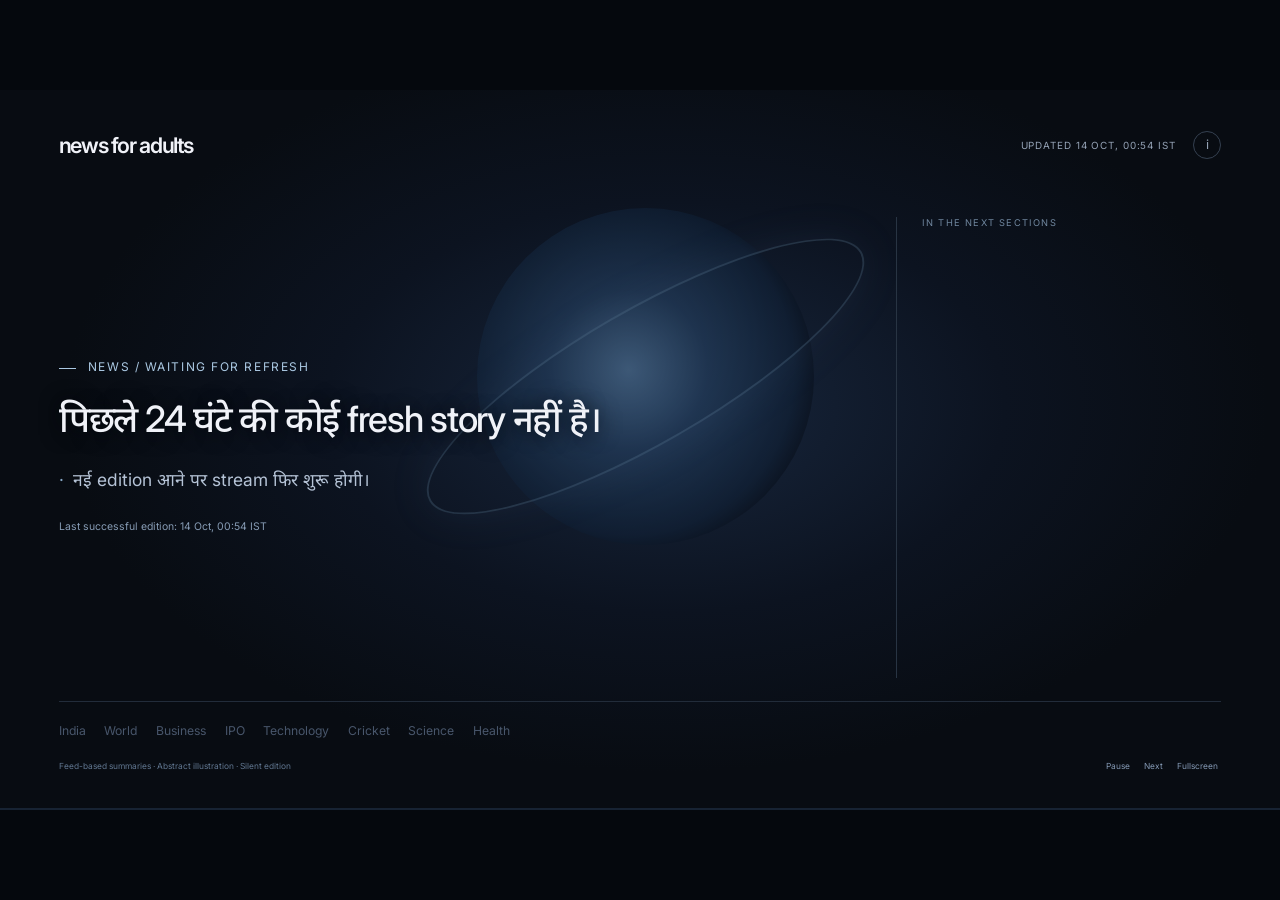
==== index.html @ 4c63d66f "Build News for Adults stream, feed pipeline and first Hinglish edition" ====
<!doctype html><html lang="hi"><head><meta charset="utf-8"><meta name="viewport" content="width=device-width,initial-scale=1"><meta name="description" content="News for Adults: a silent Hinglish news stream with credited sources, 24-hour freshness and transparent update metadata."><meta name="theme-color" content="#080c12"><title>News for Adults</title><link rel="stylesheet" href="style.css"><script defer src="app.js"></script></head><body>
<main class="stage" id="stage"><header><a class="brand" href="./">news for adults</a><div class="status"><span id="edition">Loading edition</span><button id="info" aria-label="Open refresh information">i</button></div></header>
<div class="scene"><div class="orb" aria-hidden="true"><div class="ring"></div></div><article id="lead"><div class="eyebrow" id="category">NEWS / HINGLISH</div><h1 id="headline">थोड़ी खबर, ज्यादा समझ।</h1><ul id="bullets"><li>आज की edition load हो रही है।</li></ul><div class="credit" id="credit"></div></article><aside><div class="aside-label">IN THE NEXT SECTIONS</div><div id="upcoming"></div></aside></div>
<footer><nav id="topics" aria-label="News topics"></nav><span id="next-label"></span></footer><div class="bottom"><span>Feed-based summaries · Abstract illustration · Silent edition</span><div class="controls"><button id="pause" aria-label="Pause stream">Pause</button><button id="next" aria-label="Next story">Next</button><button id="fullscreen" aria-label="Enter fullscreen">Fullscreen</button></div></div><div class="progress"><div id="bar"></div></div>
</main><dialog id="metadata"><div class="meta-head"><h2>Edition information</h2><button id="close-info" aria-label="Close information">Close</button></div><div id="meta-body"></div></dialog><noscript>This stream needs JavaScript to load news and rotate slides.</noscript></body></html>
---- style.css ----
@import url('https://fonts.googleapis.com/css2?family=Inter:wght@400;500;600&family=Noto+Sans+Devanagari:wght@400;500;600&display=swap');
:root{color-scheme:dark;font-family:Inter,'Noto Sans Devanagari',sans-serif;color:#f0f2f8;background:#05080d}*{box-sizing:border-box}body{margin:0;min-height:100vh;display:grid;place-items:center}a{color:inherit;text-decoration:none}button{font:inherit;color:inherit;cursor:pointer;background:none;border:1px solid #354151;border-radius:4px;padding:.4em .75em}button:hover,button:focus-visible{background:#233047;outline:1px solid #a6c4e4}.stage{position:relative;width:min(100vw,177.7778vh);aspect-ratio:16/9;overflow:hidden;background:radial-gradient(ellipse at 52% 44%,#18273e 0%,#0c1320 36%,#080c12 64%);padding:3.2% 4.6% 2.8%;display:flex;flex-direction:column;container-type:inline-size}header{display:flex;justify-content:space-between;align-items:center}.brand{font-size:1.85cqw;font-weight:600;letter-spacing:-.065em}.status{display:flex;gap:1.5cqw;align-items:center;color:#95a3b6;font-size:.85cqw;letter-spacing:.09em;text-transform:uppercase}#info{font-size:1.1cqw;border-radius:50%;width:2.4cqw;height:2.4cqw;padding:0}.scene{position:relative;flex:1;display:grid;grid-template-columns:72% 28%;padding-top:5%;padding-bottom:2%;min-height:0}.orb{position:absolute;pointer-events:none;width:29cqw;height:29cqw;left:36%;top:9%;border-radius:50%;background:radial-gradient(circle at 45% 48%,#527598 0%,#243e5d 31%,#102035 65%,#09101c 74%);opacity:.65}.ring{position:absolute;inset:30% -24%;border:2px solid #7aa0bd55;border-radius:50%;transform:rotate(-30deg);box-shadow:0 0 40px #6885b622}article{position:relative;padding-right:12%;align-self:center;z-index:1;min-width:0}.eyebrow{color:#aac8e2;letter-spacing:.13em;font-size:1.03cqw;margin-bottom:1.65cqw;text-transform:uppercase}.eyebrow:before{content:' ';width:1.5cqw;display:inline-block;border-top:1px solid currentColor;margin-right:1cqw;vertical-align:middle}h1{font-size:3.12cqw;line-height:1.38;letter-spacing:-.035em;font-weight:500;margin:0 0 1.9cqw;text-wrap:balance;text-shadow:0 2px 20px #05080d}ul{padding:0;list-style:none;margin:0 0 2cqw;color:#b5c3d6;font-size:1.5cqw;line-height:1.65;max-width:48cqw}li{padding-left:1.2cqw;position:relative;margin:.2cqw 0}li:before{content:'·';position:absolute;left:0;color:#86a7c5}.credit{font-size:.9cqw;color:#879cb5;line-height:1.7}.credit a:hover{text-decoration:underline}aside{position:relative;border-left:1px solid #283443;padding-left:2.15cqw;z-index:1;min-height:0}.aside-label{color:#70879f;font-size:.8cqw;letter-spacing:.13em;margin-bottom:1.5cqw}.preview{padding:0 0 2cqw;margin-bottom:1.6cqw;border-bottom:1px solid #222d3b}.preview:last-child{border:0}.preview .lane{font-size:.9cqw;color:#bdb08c;letter-spacing:.06em;margin-bottom:1cqw}.preview h2{font-weight:500;line-height:1.5;font-size:1.6cqw;margin:0 0 .8cqw}.preview p{font-size:1.02cqw;line-height:1.65;color:#94a5ba;margin:0}.preview small{font-size:.78cqw;color:#6d8096;display:block;margin-top:1cqw}footer{display:flex;justify-content:space-between;align-items:center;border-top:1px solid #222c3a;padding-top:1.5cqw;gap:1cqw}nav{display:flex;gap:1.6cqw}nav button{font-size:1.05cqw;padding:.3cqw 0 .85cqw;border:0;border-radius:0;color:#7e91aa}nav button.active{color:#f0f4fa;border-bottom:1px solid #a6caea;font-weight:600}nav button.empty{color:#48566b}#next-label{color:#899bb2;font-size:.85cqw}.bottom{margin-top:.8cqw;display:flex;justify-content:space-between;align-items:center;color:#617791;font-size:.72cqw}.controls{display:flex;gap:.6cqw}.controls button{font-size:.72cqw;border:0;color:#8499b4;padding:.3cqw}.progress{position:absolute;bottom:0;left:0;right:0;height:2px;background:#172333}#bar{height:100%;background:#84a8c9;width:0}dialog{border:1px solid #324055;color:#e8edf5;background:#0e1520;border-radius:10px;padding:28px;width:min(90vw,850px);max-height:85vh;overflow:auto}dialog::backdrop{background:#030609dd}.meta-head{display:flex;justify-content:space-between;align-items:center;position:sticky;top:-28px;background:#0e1520;padding:10px 0}.meta-head h2{font-size:22px;font-weight:500}#meta-body{font-size:14px;line-height:1.65}#meta-body h3{font-size:16px;font-weight:500;margin-top:24px}table{width:100%;border-collapse:collapse}td,th{text-align:left;padding:8px;border-bottom:1px solid #273448}th{color:#91a9c2;font-weight:500}.notice{color:#9fb0c5}.failed{color:#e69d8e}details{padding:6px 0}summary{cursor:pointer}.empty-state h1{font-size:2.7cqw}@media(prefers-reduced-motion:reduce){#bar{transition:none}}@media(max-width:600px){dialog{padding:18px;font-size:14px}.meta-head{top:-18px}.status{font-size:.8cqw}}
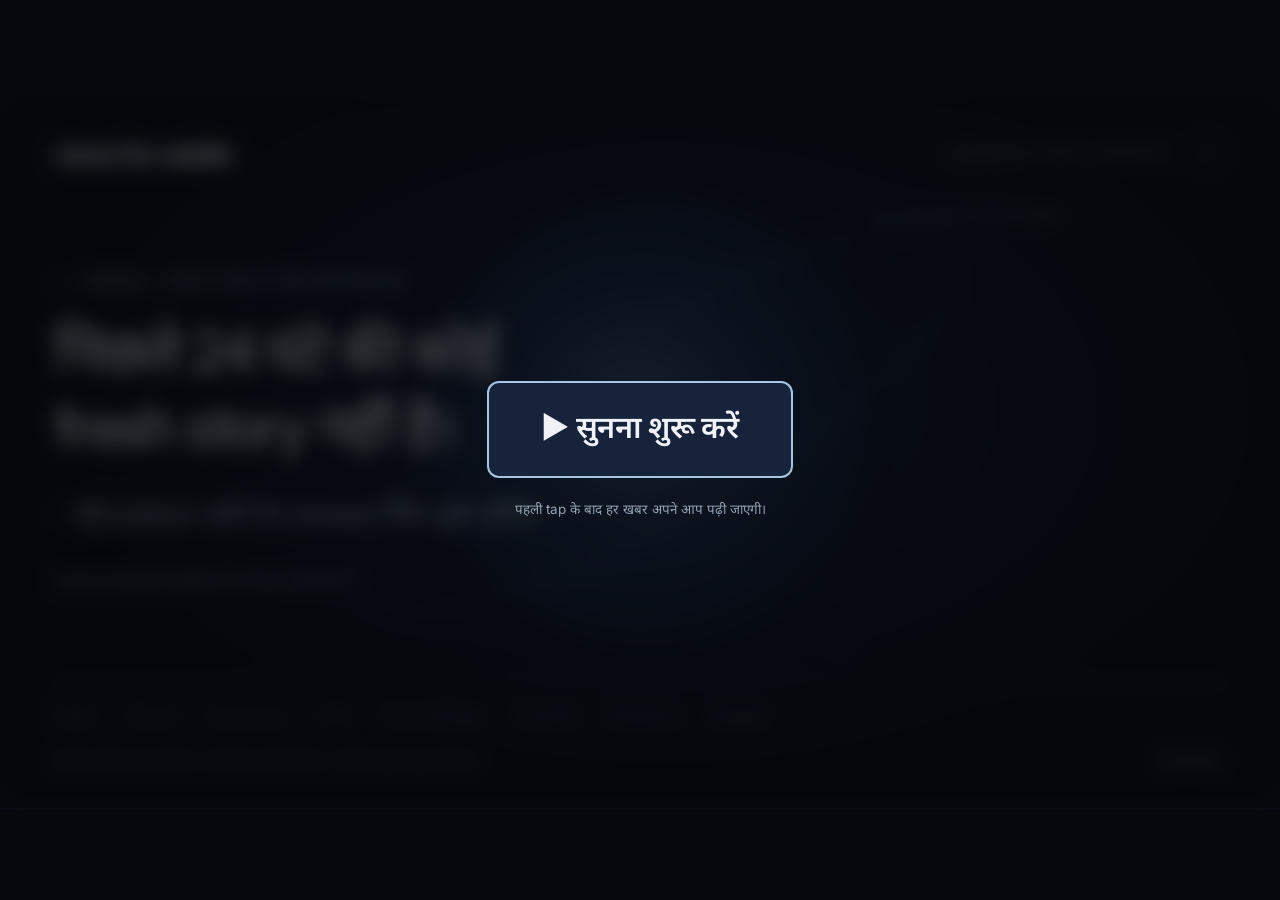
==== commit 1c452a8a: "Add natural voice narration and 8 PM Hinglish edition" ====
--- a/index.html
+++ b/index.html
@@ -1,5 +1,5 @@
-<!doctype html><html lang="hi"><head><meta charset="utf-8"><meta name="viewport" content="width=device-width,initial-scale=1"><meta name="description" content="News for Adults: a silent Hinglish news stream with credited sources, 24-hour freshness and transparent update metadata."><meta name="theme-color" content="#080c12"><title>News for Adults</title><link rel="stylesheet" href="style.css"><script defer src="app.js"></script></head><body>
+<!doctype html><html lang="hi"><head><meta charset="utf-8"><meta name="viewport" content="width=device-width,initial-scale=1"><meta name="description" content="News for Adults: a narrated Hinglish news stream with credited sources, 24-hour freshness and transparent update metadata."><meta name="theme-color" content="#080c12"><title>News for Adults</title><link rel="stylesheet" href="style.css"><script defer src="app.js"></script></head><body>
 <main class="stage" id="stage"><header><a class="brand" href="./">news for adults</a><div class="status"><span id="edition">Loading edition</span><button id="info" aria-label="Open refresh information">i</button></div></header>
 <div class="scene"><div class="orb" aria-hidden="true"><div class="ring"></div></div><article id="lead"><div class="eyebrow" id="category">NEWS / HINGLISH</div><h1 id="headline">थोड़ी खबर, ज्यादा समझ।</h1><ul id="bullets"><li>आज की edition load हो रही है।</li></ul><div class="credit" id="credit"></div></article><aside><div class="aside-label">IN THE NEXT SECTIONS</div><div id="upcoming"></div></aside></div>
-<footer><nav id="topics" aria-label="News topics"></nav><span id="next-label"></span></footer><div class="bottom"><span>Feed-based summaries · Abstract illustration · Silent edition</span><div class="controls"><button id="pause" aria-label="Pause stream">Pause</button><button id="next" aria-label="Next story">Next</button><button id="fullscreen" aria-label="Enter fullscreen">Fullscreen</button></div></div><div class="progress"><div id="bar"></div></div>
+<footer><nav id="topics" aria-label="News topics"></nav><span id="next-label"></span></footer><div class="bottom"><span>Feed-based summaries · Abstract illustration · Natural voice narration</span><div class="controls"><button id="fullscreen" aria-label="Enter fullscreen">Fullscreen</button></div></div><div id="noaudio" hidden>No audio for now</div><div class="progress"><div id="bar"></div></div>
 </main><dialog id="metadata"><div class="meta-head"><h2>Edition information</h2><button id="close-info" aria-label="Close information">Close</button></div><div id="meta-body"></div></dialog><noscript>This stream needs JavaScript to load news and rotate slides.</noscript></body></html>
--- a/style.css
+++ b/style.css
@@ -1,2 +1,4 @@
 @import url('https://fonts.googleapis.com/css2?family=Inter:wght@400;500;600&family=Noto+Sans+Devanagari:wght@400;500;600&display=swap');
-:root{color-scheme:dark;font-family:Inter,'Noto Sans Devanagari',sans-serif;color:#f0f2f8;background:#05080d}*{box-sizing:border-box}body{margin:0;min-height:100vh;display:grid;place-items:center}a{color:inherit;text-decoration:none}button{font:inherit;color:inherit;cursor:pointer;background:none;border:1px solid #354151;border-radius:4px;padding:.4em .75em}button:hover,button:focus-visible{background:#233047;outline:1px solid #a6c4e4}.stage{position:relative;width:min(100vw,177.7778vh);aspect-ratio:16/9;overflow:hidden;background:radial-gradient(ellipse at 52% 44%,#18273e 0%,#0c1320 36%,#080c12 64%);padding:3.2% 4.6% 2.8%;display:flex;flex-direction:column;container-type:inline-size}header{display:flex;justify-content:space-between;align-items:center}.brand{font-size:1.85cqw;font-weight:600;letter-spacing:-.065em}.status{display:flex;gap:1.5cqw;align-items:center;color:#95a3b6;font-size:.85cqw;letter-spacing:.09em;text-transform:uppercase}#info{font-size:1.1cqw;border-radius:50%;width:2.4cqw;height:2.4cqw;padding:0}.scene{position:relative;flex:1;display:grid;grid-template-columns:72% 28%;padding-top:5%;padding-bottom:2%;min-height:0}.orb{position:absolute;pointer-events:none;width:29cqw;height:29cqw;left:36%;top:9%;border-radius:50%;background:radial-gradient(circle at 45% 48%,#527598 0%,#243e5d 31%,#102035 65%,#09101c 74%);opacity:.65}.ring{position:absolute;inset:30% -24%;border:2px solid #7aa0bd55;border-radius:50%;transform:rotate(-30deg);box-shadow:0 0 40px #6885b622}article{position:relative;padding-right:12%;align-self:center;z-index:1;min-width:0}.eyebrow{color:#aac8e2;letter-spacing:.13em;font-size:1.03cqw;margin-bottom:1.65cqw;text-transform:uppercase}.eyebrow:before{content:' ';width:1.5cqw;display:inline-block;border-top:1px solid currentColor;margin-right:1cqw;vertical-align:middle}h1{font-size:3.12cqw;line-height:1.38;letter-spacing:-.035em;font-weight:500;margin:0 0 1.9cqw;text-wrap:balance;text-shadow:0 2px 20px #05080d}ul{padding:0;list-style:none;margin:0 0 2cqw;color:#b5c3d6;font-size:1.5cqw;line-height:1.65;max-width:48cqw}li{padding-left:1.2cqw;position:relative;margin:.2cqw 0}li:before{content:'·';position:absolute;left:0;color:#86a7c5}.credit{font-size:.9cqw;color:#879cb5;line-height:1.7}.credit a:hover{text-decoration:underline}aside{position:relative;border-left:1px solid #283443;padding-left:2.15cqw;z-index:1;min-height:0}.aside-label{color:#70879f;font-size:.8cqw;letter-spacing:.13em;margin-bottom:1.5cqw}.preview{padding:0 0 2cqw;margin-bottom:1.6cqw;border-bottom:1px solid #222d3b}.preview:last-child{border:0}.preview .lane{font-size:.9cqw;color:#bdb08c;letter-spacing:.06em;margin-bottom:1cqw}.preview h2{font-weight:500;line-height:1.5;font-size:1.6cqw;margin:0 0 .8cqw}.preview p{font-size:1.02cqw;line-height:1.65;color:#94a5ba;margin:0}.preview small{font-size:.78cqw;color:#6d8096;display:block;margin-top:1cqw}footer{display:flex;justify-content:space-between;align-items:center;border-top:1px solid #222c3a;padding-top:1.5cqw;gap:1cqw}nav{display:flex;gap:1.6cqw}nav button{font-size:1.05cqw;padding:.3cqw 0 .85cqw;border:0;border-radius:0;color:#7e91aa}nav button.active{color:#f0f4fa;border-bottom:1px solid #a6caea;font-weight:600}nav button.empty{color:#48566b}#next-label{color:#899bb2;font-size:.85cqw}.bottom{margin-top:.8cqw;display:flex;justify-content:space-between;align-items:center;color:#617791;font-size:.72cqw}.controls{display:flex;gap:.6cqw}.controls button{font-size:.72cqw;border:0;color:#8499b4;padding:.3cqw}.progress{position:absolute;bottom:0;left:0;right:0;height:2px;background:#172333}#bar{height:100%;background:#84a8c9;width:0}dialog{border:1px solid #324055;color:#e8edf5;background:#0e1520;border-radius:10px;padding:28px;width:min(90vw,850px);max-height:85vh;overflow:auto}dialog::backdrop{background:#030609dd}.meta-head{display:flex;justify-content:space-between;align-items:center;position:sticky;top:-28px;background:#0e1520;padding:10px 0}.meta-head h2{font-size:22px;font-weight:500}#meta-body{font-size:14px;line-height:1.65}#meta-body h3{font-size:16px;font-weight:500;margin-top:24px}table{width:100%;border-collapse:collapse}td,th{text-align:left;padding:8px;border-bottom:1px solid #273448}th{color:#91a9c2;font-weight:500}.notice{color:#9fb0c5}.failed{color:#e69d8e}details{padding:6px 0}summary{cursor:pointer}.empty-state h1{font-size:2.7cqw}@media(prefers-reduced-motion:reduce){#bar{transition:none}}@media(max-width:600px){dialog{padding:18px;font-size:14px}.meta-head{top:-18px}.status{font-size:.8cqw}} 
+:root{--u:.908vw;--u:calc(min(1vw,1.7778vh)*.908);color-scheme:dark;font-family:Inter,'Noto Sans Devanagari',sans-serif;color:#f0f2f8;background:#05080d}*{box-sizing:border-box}body{margin:0;min-height:100vh;display:grid;place-items:center}a{color:inherit;text-decoration:none}button{font:inherit;color:inherit;cursor:pointer;background:none;border:1px solid #354151;border-radius:4px;padding:.4em .75em}button:hover,button:focus-visible{background:#233047;outline:1px solid #a6c4e4}.stage{position:relative;width:min(100vw,177.7778vh);aspect-ratio:16/9;overflow:hidden;background:radial-gradient(ellipse at 52% 44%,#18273e 0%,#0c1320 36%,#080c12 64%);padding:3.2% 4.6% 2.8%;display:flex;flex-direction:column;container-type:inline-size}header{display:flex;justify-content:space-between;align-items:center}.brand{font-size:calc(1.85*var(--u));font-weight:600;letter-spacing:-.065em}.status{display:flex;gap:calc(1.5*var(--u));align-items:center;color:#95a3b6;font-size:calc(.85*var(--u));letter-spacing:.09em;text-transform:uppercase}#info{font-size:calc(1.1*var(--u));border-radius:50%;width:calc(2.4*var(--u));height:calc(2.4*var(--u));padding:0}.scene{position:relative;flex:1;display:grid;grid-template-columns:72% 28%;padding-top:5%;padding-bottom:2%;min-height:0}.orb{position:absolute;pointer-events:none;width:calc(29*var(--u));height:calc(29*var(--u));left:36%;top:9%;border-radius:50%;background:radial-gradient(circle at 45% 48%,#527598 0%,#243e5d 31%,#102035 65%,#09101c 74%);opacity:.65}.ring{position:absolute;inset:30% -24%;border:2px solid #7aa0bd55;border-radius:50%;transform:rotate(-30deg);box-shadow:0 0 40px #6885b622}article{position:relative;padding-right:12%;align-self:center;z-index:1;min-width:0}.eyebrow{color:#aac8e2;letter-spacing:.13em;font-size:calc(1.03*var(--u));margin-bottom:calc(1.65*var(--u));text-transform:uppercase}.eyebrow:before{content:' ';width:calc(1.5*var(--u));display:inline-block;border-top:1px solid currentColor;margin-right:calc(1*var(--u));vertical-align:middle}h1{font-size:calc(3.12*var(--u));line-height:1.38;letter-spacing:-.035em;font-weight:500;margin:0 0 calc(1.9*var(--u));text-wrap:balance;text-shadow:0 2px 20px #05080d}ul{padding:0;list-style:none;margin:0 0 calc(2*var(--u));color:#b5c3d6;font-size:calc(1.5*var(--u));line-height:1.65;max-width:calc(48*var(--u))}li{padding-left:calc(1.2*var(--u));position:relative;margin:calc(.2*var(--u)) 0}li:before{content:'·';position:absolute;left:0;color:#86a7c5}.credit{font-size:calc(.9*var(--u));color:#879cb5;line-height:1.7}.credit a:hover{text-decoration:underline}aside{position:relative;border-left:1px solid #283443;padding-left:calc(2.15*var(--u));z-index:1;min-height:0}.aside-label{color:#70879f;font-size:calc(.8*var(--u));letter-spacing:.13em;margin-bottom:calc(1.5*var(--u))}.preview{padding:0 0 calc(2*var(--u));margin-bottom:calc(1.6*var(--u));border-bottom:1px solid #222d3b}.preview:last-child{border:0}.preview .lane{font-size:calc(.9*var(--u));color:#bdb08c;letter-spacing:.06em;margin-bottom:calc(1*var(--u))}.preview h2{font-weight:500;line-height:1.5;font-size:calc(1.6*var(--u));margin:0 0 calc(.8*var(--u))}.preview p{font-size:calc(1.02*var(--u));line-height:1.65;color:#94a5ba;margin:0}.preview small{font-size:calc(.78*var(--u));color:#6d8096;display:block;margin-top:calc(1*var(--u))}footer{display:flex;justify-content:space-between;align-items:center;border-top:1px solid #222c3a;padding-top:calc(1.5*var(--u));gap:calc(1*var(--u))}nav{display:flex;gap:calc(1.6*var(--u))}nav button{font-size:calc(1.05*var(--u));padding:calc(.3*var(--u)) 0 calc(.85*var(--u));border:0;border-radius:0;color:#7e91aa}nav button.active{color:#f0f4fa;border-bottom:1px solid #a6caea;font-weight:600}nav button.empty{color:#48566b}#next-label{color:#899bb2;font-size:calc(.85*var(--u))}.bottom{margin-top:calc(.8*var(--u));display:flex;justify-content:space-between;align-items:center;color:#617791;font-size:calc(.72*var(--u))}.controls{display:flex;gap:calc(.6*var(--u))}.controls button{font-size:calc(.72*var(--u));border:0;color:#8499b4;padding:calc(.3*var(--u))}.progress{position:absolute;bottom:0;left:0;right:0;height:2px;background:#172333}#bar{height:100%;background:#84a8c9;width:0}dialog{border:1px solid #324055;color:#e8edf5;background:#0e1520;border-radius:10px;padding:28px;width:min(90vw,850px);max-height:85vh;overflow:auto}dialog::backdrop{background:#030609dd}.meta-head{display:flex;justify-content:space-between;align-items:center;position:sticky;top:-28px;background:#0e1520;padding:10px 0}.meta-head h2{font-size:22px;font-weight:500}#meta-body{font-size:14px;line-height:1.65}#meta-body h3{font-size:16px;font-weight:500;margin-top:24px}table{width:100%;border-collapse:collapse}td,th{text-align:left;padding:8px;border-bottom:1px solid #273448}th{color:#91a9c2;font-weight:500}.notice{color:#9fb0c5}.failed{color:#e69d8e}details{padding:6px 0}summary{cursor:pointer}.empty-state h1{font-size:calc(2.7*var(--u))}@media(min-width:1100px){:root{--u:1vw;--u:min(1vw,1.7778vh)}.stage{padding:3.4% 4.2% 3%}.brand{font-size:calc(2.3*var(--u))}.status{font-size:calc(1.1*var(--u))}#info{font-size:calc(1.4*var(--u));width:calc(3*var(--u));height:calc(3*var(--u))}.scene{grid-template-columns:67% 33%;padding-top:3%}.orb{width:calc(36*var(--u));height:calc(36*var(--u));left:32%;top:4%}article{padding-right:5%}.eyebrow{font-size:calc(1.35*var(--u));margin-bottom:calc(1.8*var(--u))}h1{font-size:calc(4.5*var(--u));line-height:1.3;margin-bottom:calc(2.2*var(--u))}ul{font-size:calc(2.25*var(--u));line-height:1.55;max-width:calc(62*var(--u));margin-bottom:calc(2.4*var(--u))}li{padding-left:calc(1.6*var(--u));margin:calc(.4*var(--u)) 0}.credit{font-size:calc(1.25*var(--u))}aside{padding-left:calc(2.4*var(--u))}.aside-label{font-size:calc(1.05*var(--u));margin-bottom:calc(1.8*var(--u))}.preview{padding-bottom:calc(1.2*var(--u));margin-bottom:calc(1.1*var(--u))}.preview .lane{font-size:calc(1.1*var(--u));margin-bottom:calc(.7*var(--u))}.preview h2{font-size:calc(1.7*var(--u));line-height:1.35;margin-bottom:calc(.6*var(--u))}.preview p{font-size:calc(1.2*var(--u));line-height:1.5}.preview small{font-size:calc(.95*var(--u));margin-top:calc(.7*var(--u))}footer{padding-top:calc(1.4*var(--u))}nav{gap:calc(2.4*var(--u))}nav button{font-size:calc(1.5*var(--u))}#next-label{font-size:calc(1.2*var(--u))}.bottom{font-size:calc(1*var(--u))}.controls button{font-size:calc(1*var(--u))}}@media(prefers-reduced-motion:reduce){#bar{transition:none}}@media(max-width:600px){dialog{padding:18px;font-size:14px}.meta-head{top:-18px}.status{font-size:calc(.8*var(--u))}} 
+.gate{position:absolute;inset:0;z-index:6;display:grid;place-items:center;align-content:center;gap:calc(1.8*var(--u));background:#05080d99;backdrop-filter:blur(10px) brightness(.75);-webkit-backdrop-filter:blur(10px) brightness(.75);text-align:center;cursor:pointer}.gate button{font-size:calc(2.4*var(--u));font-weight:600;padding:.8em 1.7em;border:2px solid #a6c4e4;border-radius:12px;background:#16233a;letter-spacing:-.01em}.gate button:hover,.gate button:focus-visible{background:#1f3050}.gate p{color:#95a3b6;font-size:calc(1.05*var(--u));margin:0}
+#noaudio{position:absolute;left:50%;bottom:calc(5.5*var(--u));transform:translateX(-50%);z-index:5;padding:calc(.9*var(--u)) calc(1.8*var(--u));border:1px solid #354151;border-radius:8px;background:#0e1520d9;color:#95a3b6;font-size:calc(1.15*var(--u));letter-spacing:.08em;text-transform:uppercase}
